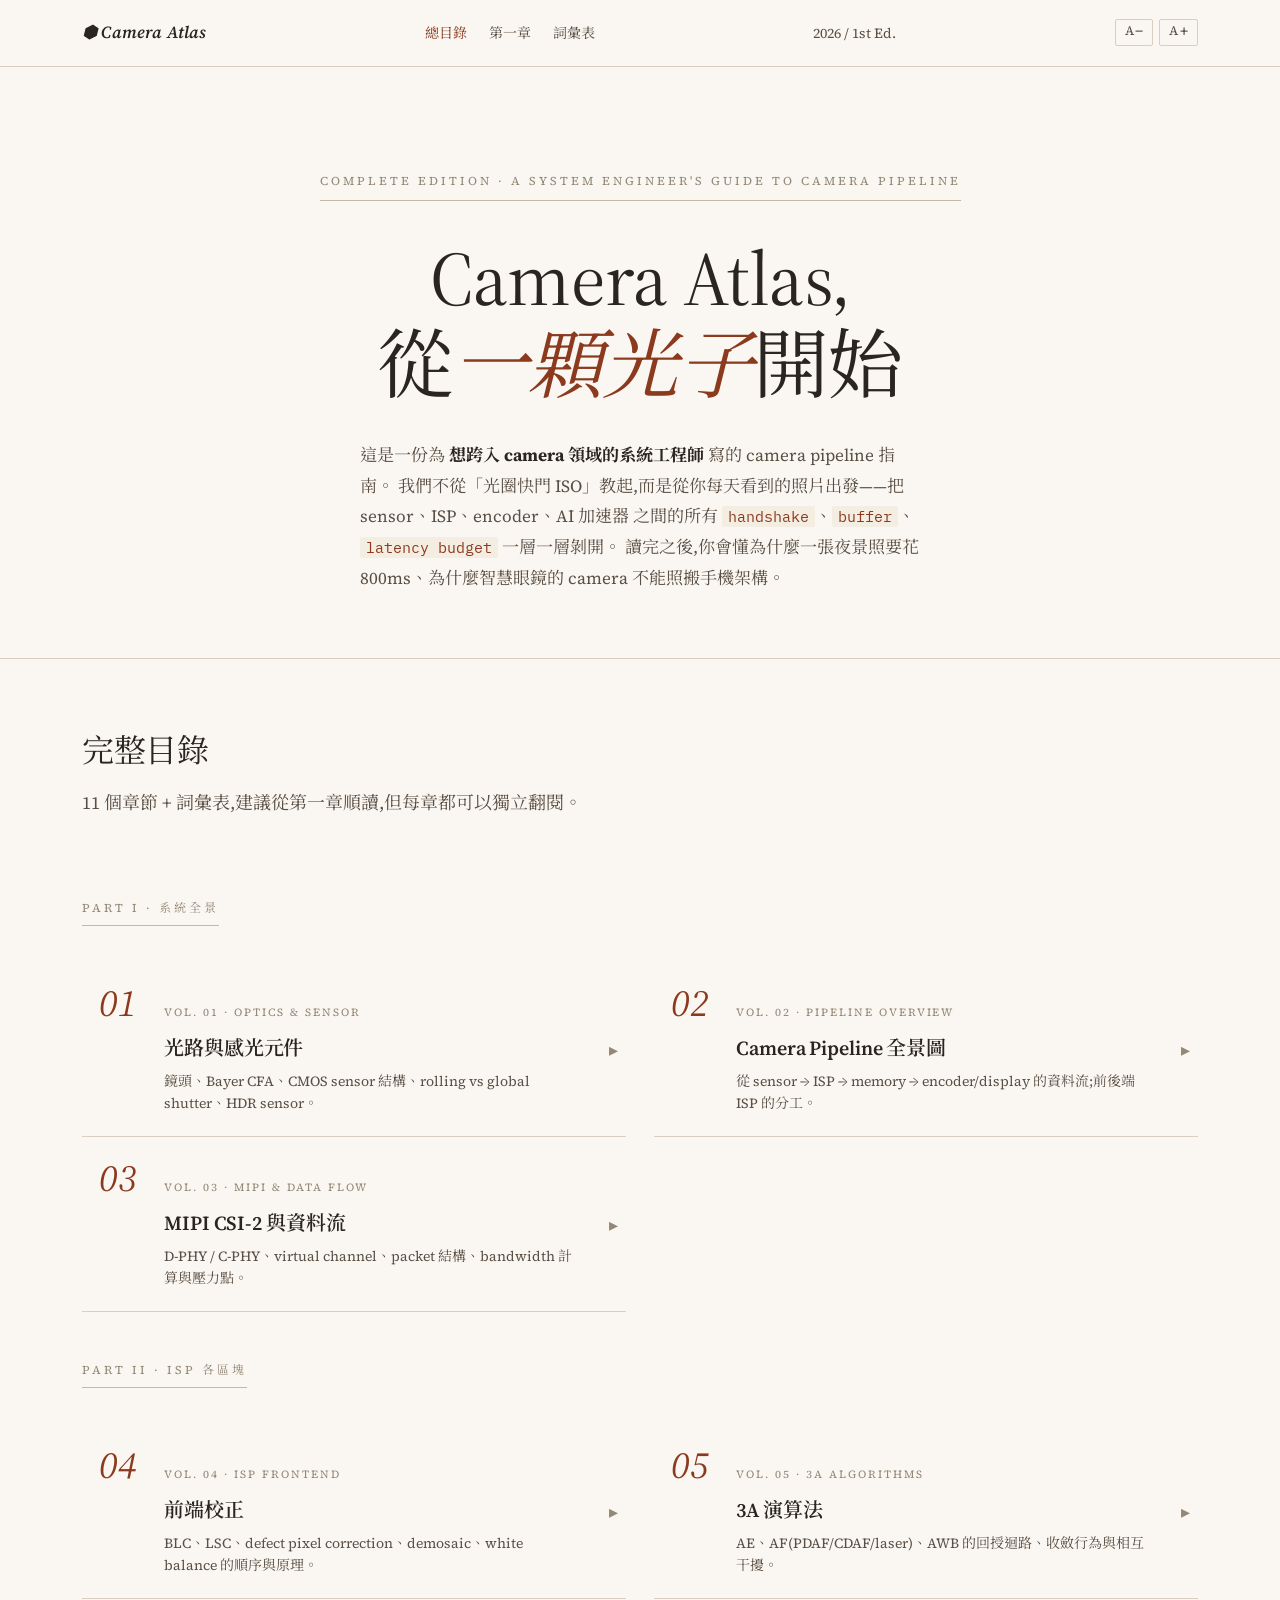
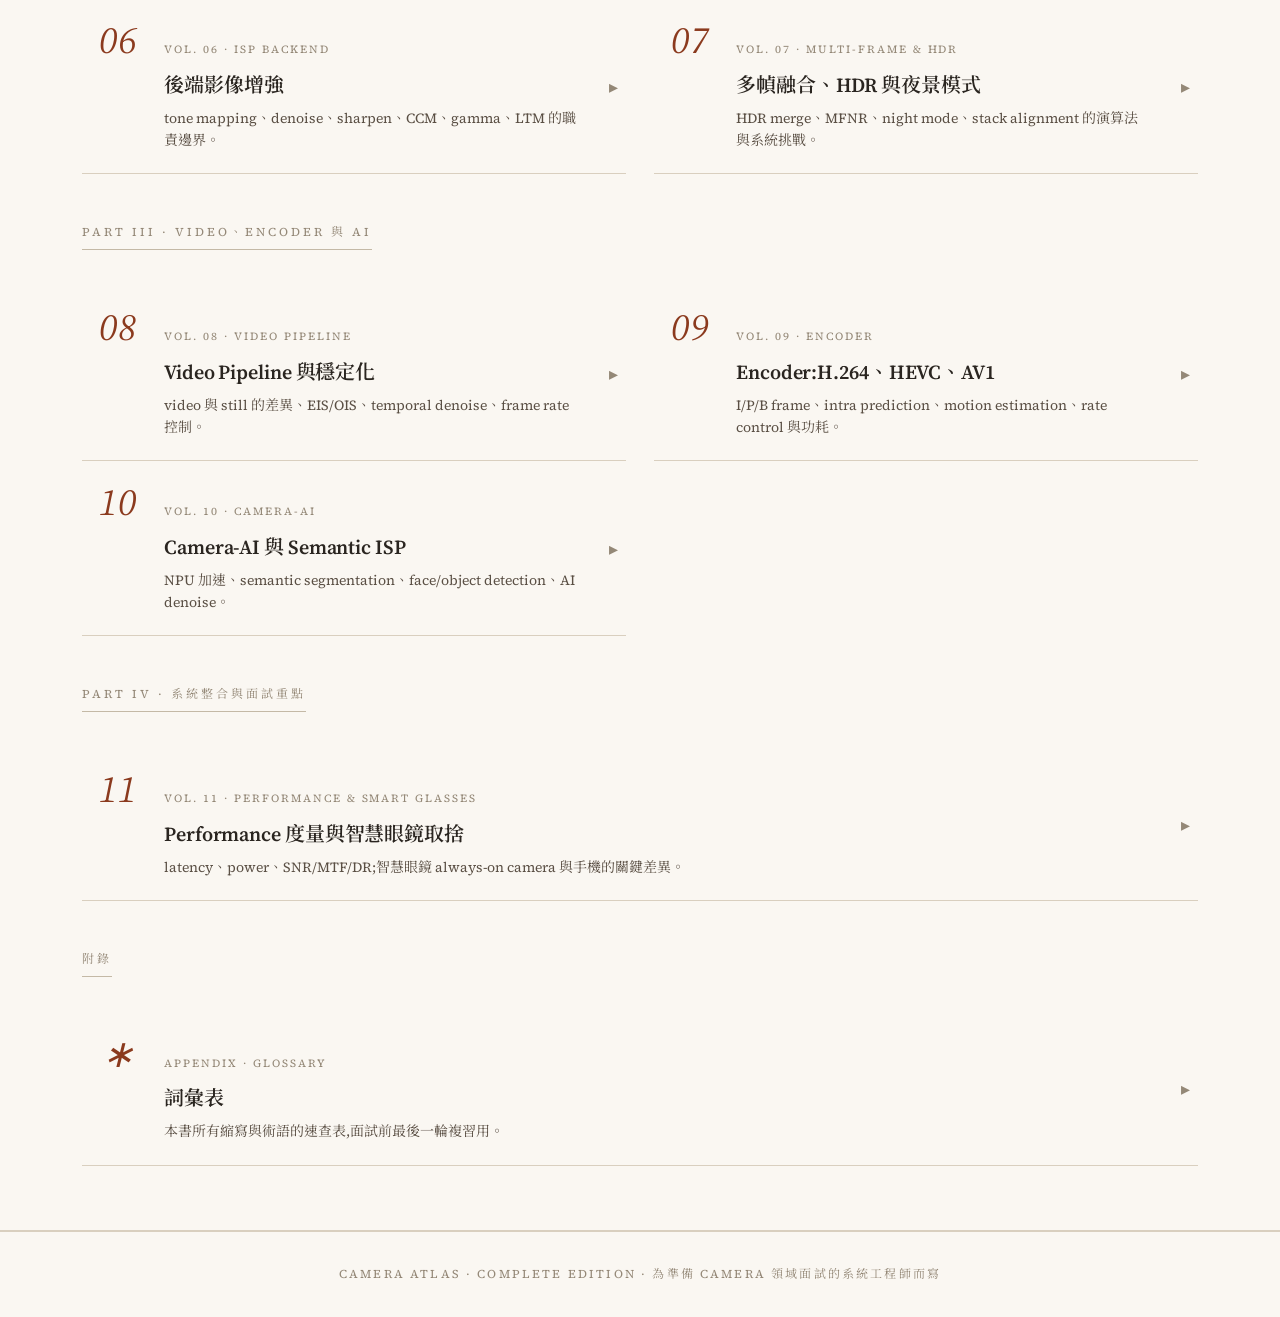
==== index.html @ 91dc0cac "Initial commit: Camera Atlas — ISP pipeline learning site" ====
<!DOCTYPE html>
<html lang="zh-Hant">
<head>
<meta charset="UTF-8">
<meta name="viewport" content="width=device-width, initial-scale=1.0">
<title>Camera Atlas — 從感光到成像</title>
<link rel="preconnect" href="https://fonts.googleapis.com">
<link rel="preconnect" href="https://fonts.gstatic.com" crossorigin>
<link href="https://fonts.googleapis.com/css2?family=Source+Serif+4:ital,opsz,wght@0,8..60,400;0,8..60,600;0,8..60,700;1,8..60,400;1,8..60,600&family=Noto+Serif+TC:wght@400;500;700&family=IBM+Plex+Mono:wght@400;500&display=swap" rel="stylesheet">
<script>(function(){try{var s=parseInt(localStorage.getItem('webatlas_text_size'),10);var a=[15,16,17,18,19,20,22,24];if(!isNaN(s)&&s>=0&&s<a.length){document.documentElement.style.setProperty('--reader-fz',a[s]+'px');}}catch(e){}})();</script>
<link rel="stylesheet" href="style.css">
<script defer src="reader.js"></script>
<style>
  .toc-section { padding: 64px 0; border-bottom: 1px solid var(--line); }

  .toc-grid {
    display: grid;
    grid-template-columns: repeat(auto-fit, minmax(360px, 1fr));
    gap: 0 28px;
    margin-top: 28px;
  }

  .toc-item {
    display: grid;
    grid-template-columns: 56px 1fr 24px;
    gap: 18px;
    padding: 22px 8px;
    background: transparent;
    border: none;
    border-bottom: 1px solid var(--line);
    border-radius: 0;
    text-decoration: none;
    color: var(--ink);
    transition: background 0.2s, padding 0.2s;
    align-items: baseline;
  }

  .toc-item:hover { background: var(--paper-2); padding-left: 16px; padding-right: 16px; }
  .toc-item:hover .toc-arrow { color: var(--accent); transform: translateX(4px); }

  .toc-num {
    font-family: 'Source Serif 4', 'Noto Serif TC', Georgia, serif;
    font-size: 38px; font-weight: 400; font-style: italic;
    color: var(--accent); line-height: 1; text-align: center;
  }

  .toc-content h3 {
    font-family: 'Source Serif 4', 'Noto Serif TC', Georgia, serif;
    font-size: 20px; font-weight: 600; margin-bottom: 4px;
    color: var(--ink); letter-spacing: -0.005em;
  }

  .toc-content .toc-sub {
    font-family: inherit; font-size: 11px; letter-spacing: 0.18em;
    color: var(--ink-3); margin-bottom: 8px;
    text-transform: uppercase; font-style: normal;
  }

  .toc-content p { font-size: 14px; color: var(--ink-2); line-height: 1.6; margin: 0; }

  .toc-arrow {
    text-align: right; font-family: inherit;
    color: var(--ink-3); font-size: 18px;
    transition: color 0.2s, transform 0.2s; align-self: center;
  }

  .toc-section-title {
    font-family: inherit; font-size: 12px; letter-spacing: 0.25em;
    text-transform: uppercase; color: var(--ink-3);
    margin: 48px 0 8px; padding-bottom: 6px;
    border-bottom: 1px solid var(--line-2); display: inline-block;
  }
  .toc-section-title:first-child { margin-top: 0; }

  @media (max-width: 600px) {
    .toc-item { grid-template-columns: 50px 1fr; gap: 16px; }
    .toc-arrow { display: none; }
    .toc-num { font-size: 30px; }
  }
</style>
</head>
<body>

<header class="top-bar">
  <div class="container">
    <div class="top-bar-inner">
      <a href="index.html" class="logo">⬢ Camera Atlas</a>
      <nav>
        <a href="index.html" class="active">總目錄</a>
        <a href="ch01-optics-sensor.html">第一章</a>
        <a href="glossary.html">詞彙表</a>
      </nav>
      <span>2026 / 1st Ed.</span>
      <div class="font-control" role="group" aria-label="字體大小">
        <button type="button" class="fz-btn" data-action="dec" aria-label="縮小字體">A<span class="fz-sym">−</span></button>
        <button type="button" class="fz-btn" data-action="inc" aria-label="放大字體">A<span class="fz-sym">+</span></button>
      </div>
    </div>
  </div>
</header>

<section class="hero">
  <div class="container">
    <div class="kicker">
      <span class="dot"></span>
      Complete Edition · A System Engineer's Guide to Camera Pipeline
    </div>
    <h1>Camera Atlas,<br>從<em>一顆光子</em>開始</h1>
    <p class="hero-sub">
      這是一份為 <strong style="color:var(--ink)">想跨入 camera 領域的系統工程師</strong> 寫的 camera pipeline 指南。
      我們不從「光圈快門 ISO」教起,而是從你每天看到的照片出發——把 sensor、ISP、encoder、AI 加速器
      之間的所有 <code>handshake</code>、<code>buffer</code>、<code>latency budget</code> 一層一層剝開。
      讀完之後,你會懂為什麼一張夜景照要花 800ms、為什麼智慧眼鏡的 camera 不能照搬手機架構。
    </p>
  </div>
</section>

<section class="toc-section">
  <div class="container">
    <h2 style="font-size: 32px; margin-bottom: 8px;">完整目錄</h2>
    <p style="color: var(--ink-2); margin-bottom: 32px;">11 個章節 + 詞彙表,建議從第一章順讀,但每章都可以獨立翻閱。</p>

    <div class="toc-section-title">Part I · 系統全景</div>

    <div class="toc-grid">
      <a href="ch01-optics-sensor.html" class="toc-item">
        <div class="toc-num">01</div>
        <div class="toc-content">
          <div class="toc-sub">Vol. 01 · Optics &amp; Sensor</div>
          <h3>光路與感光元件</h3>
          <p>鏡頭、Bayer CFA、CMOS sensor 結構、rolling vs global shutter、HDR sensor。</p>
        </div>
        <div class="toc-arrow">▸</div>
      </a>

      <a href="ch02-pipeline-overview.html" class="toc-item">
        <div class="toc-num">02</div>
        <div class="toc-content">
          <div class="toc-sub">Vol. 02 · Pipeline Overview</div>
          <h3>Camera Pipeline 全景圖</h3>
          <p>從 sensor → ISP → memory → encoder/display 的資料流;前後端 ISP 的分工。</p>
        </div>
        <div class="toc-arrow">▸</div>
      </a>

      <a href="ch03-mipi-csi2.html" class="toc-item">
        <div class="toc-num">03</div>
        <div class="toc-content">
          <div class="toc-sub">Vol. 03 · MIPI &amp; Data Flow</div>
          <h3>MIPI CSI-2 與資料流</h3>
          <p>D-PHY / C-PHY、virtual channel、packet 結構、bandwidth 計算與壓力點。</p>
        </div>
        <div class="toc-arrow">▸</div>
      </a>
    </div>

    <div class="toc-section-title">Part II · ISP 各區塊</div>

    <div class="toc-grid">
      <a href="ch04-isp-frontend.html" class="toc-item">
        <div class="toc-num">04</div>
        <div class="toc-content">
          <div class="toc-sub">Vol. 04 · ISP Frontend</div>
          <h3>前端校正</h3>
          <p>BLC、LSC、defect pixel correction、demosaic、white balance 的順序與原理。</p>
        </div>
        <div class="toc-arrow">▸</div>
      </a>

      <a href="ch05-3a-algorithms.html" class="toc-item">
        <div class="toc-num">05</div>
        <div class="toc-content">
          <div class="toc-sub">Vol. 05 · 3A Algorithms</div>
          <h3>3A 演算法</h3>
          <p>AE、AF(PDAF/CDAF/laser)、AWB 的回授迴路、收斂行為與相互干擾。</p>
        </div>
        <div class="toc-arrow">▸</div>
      </a>

      <a href="ch06-isp-backend.html" class="toc-item">
        <div class="toc-num">06</div>
        <div class="toc-content">
          <div class="toc-sub">Vol. 06 · ISP Backend</div>
          <h3>後端影像增強</h3>
          <p>tone mapping、denoise、sharpen、CCM、gamma、LTM 的職責邊界。</p>
        </div>
        <div class="toc-arrow">▸</div>
      </a>

      <a href="ch07-multiframe-hdr.html" class="toc-item">
        <div class="toc-num">07</div>
        <div class="toc-content">
          <div class="toc-sub">Vol. 07 · Multi-frame &amp; HDR</div>
          <h3>多幀融合、HDR 與夜景模式</h3>
          <p>HDR merge、MFNR、night mode、stack alignment 的演算法與系統挑戰。</p>
        </div>
        <div class="toc-arrow">▸</div>
      </a>
    </div>

    <div class="toc-section-title">Part III · Video、Encoder 與 AI</div>

    <div class="toc-grid">
      <a href="ch08-video-pipeline.html" class="toc-item">
        <div class="toc-num">08</div>
        <div class="toc-content">
          <div class="toc-sub">Vol. 08 · Video Pipeline</div>
          <h3>Video Pipeline 與穩定化</h3>
          <p>video 與 still 的差異、EIS/OIS、temporal denoise、frame rate 控制。</p>
        </div>
        <div class="toc-arrow">▸</div>
      </a>

      <a href="ch09-encoder.html" class="toc-item">
        <div class="toc-num">09</div>
        <div class="toc-content">
          <div class="toc-sub">Vol. 09 · Encoder</div>
          <h3>Encoder:H.264、HEVC、AV1</h3>
          <p>I/P/B frame、intra prediction、motion estimation、rate control 與功耗。</p>
        </div>
        <div class="toc-arrow">▸</div>
      </a>

      <a href="ch10-camera-ai.html" class="toc-item">
        <div class="toc-num">10</div>
        <div class="toc-content">
          <div class="toc-sub">Vol. 10 · Camera-AI</div>
          <h3>Camera-AI 與 Semantic ISP</h3>
          <p>NPU 加速、semantic segmentation、face/object detection、AI denoise。</p>
        </div>
        <div class="toc-arrow">▸</div>
      </a>
    </div>

    <div class="toc-section-title">Part IV · 系統整合與面試重點</div>

    <div class="toc-grid">
      <a href="ch11-performance-glasses.html" class="toc-item">
        <div class="toc-num">11</div>
        <div class="toc-content">
          <div class="toc-sub">Vol. 11 · Performance &amp; Smart Glasses</div>
          <h3>Performance 度量與智慧眼鏡取捨</h3>
          <p>latency、power、SNR/MTF/DR;智慧眼鏡 always-on camera 與手機的關鍵差異。</p>
        </div>
        <div class="toc-arrow">▸</div>
      </a>
    </div>

    <div class="toc-section-title">附錄</div>

    <div class="toc-grid">
      <a href="glossary.html" class="toc-item">
        <div class="toc-num">∗</div>
        <div class="toc-content">
          <div class="toc-sub">Appendix · Glossary</div>
          <h3>詞彙表</h3>
          <p>本書所有縮寫與術語的速查表,面試前最後一輪複習用。</p>
        </div>
        <div class="toc-arrow">▸</div>
      </a>
    </div>

  </div>
</section>

<footer>
  <div class="container">
    Camera Atlas · Complete Edition · 為準備 Camera 領域面試的系統工程師而寫
  </div>
</footer>

</body>
</html>
---- style.css ----
/* ============================================
   Web Atlas — 紙本書/閱讀器設計系統
   ============================================ */

:root {
  --paper: #faf7f2;
  --paper-2: #f3ede2;
  --paper-3: #ebe3d4;
  --ink: #2a2520;
  --ink-2: #5a4f44;
  --ink-3: #948877;
  --line: #d9cfbf;
  --line-2: #c4b9a6;
  --accent: #8b3a1e;
  --accent-soft: #b85a3a;
  --highlight: #f5e9d3;
}

* { margin: 0; padding: 0; box-sizing: border-box; }
html { scroll-behavior: smooth; }

body {
  font-family: 'Source Serif 4', 'Noto Serif TC', Georgia, serif;
  background: var(--paper);
  color: var(--ink);
  font-size: var(--reader-fz, 18px);
  line-height: 1.75;
  font-weight: 400;
  -webkit-font-smoothing: antialiased;
  -moz-osx-font-smoothing: grayscale;
  text-rendering: optimizeLegibility;
}

.container {
  max-width: 1180px;
  margin: 0 auto;
  padding: 0 32px;
}

/* 即使外層容器寬到 1180px, 長文閱讀仍維持書本式
   ~820px 中欄, 但圖表/目錄/字彙表可佔滿整個容器。*/
.section .section-tag,
.section h2,
.section .lead,
.section > .container > p,
.steps,
.scenario-card,
.tech-callout,
.flow-illustration {
  max-width: 820px;
}

/* ============ 頂部導覽列 ============ */
.top-bar {
  border-bottom: 1px solid var(--line);
  padding: 18px 0;
  font-size: 14px;
  color: var(--ink-2);
  background: var(--paper);
  position: sticky;
  top: 0;
  z-index: 100;
}

.top-bar-inner {
  display: flex;
  justify-content: space-between;
  align-items: center;
  gap: 20px;
  flex-wrap: wrap;
}

.top-bar .logo {
  color: var(--ink);
  text-decoration: none;
  font-weight: 600;
  font-style: italic;
  font-size: 17px;
  letter-spacing: 0.01em;
}

.top-bar nav {
  display: flex;
  gap: 22px;
  flex-wrap: wrap;
}

.top-bar nav a {
  color: var(--ink-2);
  text-decoration: none;
  transition: color 0.2s;
  font-size: 14px;
}

.top-bar nav a:hover, .top-bar nav a.active {
  color: var(--accent);
}

.top-bar > .container > .top-bar-inner > span:last-child {
  font-size: 12px;
  color: var(--ink-3);
  font-style: italic;
  letter-spacing: 0.05em;
}

/* ============ Hero ============ */
.hero {
  padding: 96px 0 64px;
  text-align: center;
  border-bottom: 1px solid var(--line);
}

.kicker {
  display: inline-block;
  font-size: 12px;
  letter-spacing: 0.25em;
  text-transform: uppercase;
  color: var(--ink-3);
  margin-bottom: 36px;
  padding-bottom: 8px;
  border-bottom: 1px solid var(--line-2);
}

.kicker .dot { display: none; }

h1, h2, h3, h4 {
  font-family: 'Source Serif 4', 'Noto Serif TC', Georgia, serif;
  font-weight: 400;
  letter-spacing: -0.01em;
  color: var(--ink);
}

.hero h1 {
  font-size: clamp(38px, 6.4vw, 76px);
  line-height: 1.1;
  margin-bottom: 32px;
  font-weight: 400;
  max-width: 940px;
  margin-left: auto;
  margin-right: auto;
}

.hero h1 em, .hero h1 .highlight {
  font-style: italic;
  color: var(--accent);
  font-weight: 400;
}

.hero h1 br { display: block; content: ''; margin-top: 4px; }

.hero-sub {
  font-size: 0.95em;
  color: var(--ink-2);
  line-height: 1.8;
  text-align: left;
  max-width: 560px;
  margin: 0 auto;
}

.hero-sub code, p code {
  font-family: 'IBM Plex Mono', 'Menlo', monospace;
  background: var(--paper-2);
  padding: 1px 6px;
  border-radius: 2px;
  color: var(--accent);
  font-size: 0.85em;
}

/* ============ Section ============ */
.section {
  padding: 72px 0;
  border-bottom: 1px solid var(--line);
}

.section-tag {
  font-size: 12px;
  letter-spacing: 0.25em;
  text-transform: uppercase;
  color: var(--ink-3);
  margin-bottom: 18px;
  padding-bottom: 6px;
  border-bottom: 1px solid var(--line-2);
  display: inline-block;
}

.section-tag::before { display: none; }

.section h2 {
  font-size: clamp(30px, 4.4vw, 52px);
  line-height: 1.15;
  margin-bottom: 20px;
  font-weight: 400;
}

.section h2 em {
  font-style: italic;
  color: var(--accent);
}

.section .lead {
  font-size: 1em;
  color: var(--ink-2);
  line-height: 1.8;
  margin-bottom: 36px;
}

.section .lead strong {
  color: var(--ink);
  font-weight: 600;
}

.section p {
  margin-bottom: 18px;
  color: var(--ink-2);
}

/* ============ 步驟列表 ============ */
.steps {
  display: flex;
  flex-direction: column;
  gap: 0;
  margin-top: 36px;
  position: relative;
}

.steps::before { display: none; }

.step {
  display: grid;
  grid-template-columns: 56px 1fr;
  gap: 24px;
  padding: 28px 0;
  border-top: 1px solid var(--line);
  position: relative;
}

.step:first-child { border-top: none; padding-top: 12px; }

.step-marker {
  width: auto;
  height: auto;
  border: none;
  background: transparent;
  border-radius: 0;
  display: block;
  font-family: 'Source Serif 4', Georgia, serif;
  font-size: 28px;
  font-style: italic;
  color: var(--accent);
  font-weight: 400;
  line-height: 1.2;
  padding-top: 4px;
}

.step-content h3 {
  font-family: 'Source Serif 4', 'Noto Serif TC', Georgia, serif;
  font-size: 22px;
  font-weight: 600;
  margin-bottom: 6px;
  color: var(--ink);
  letter-spacing: -0.005em;
}

.step-content .step-sub {
  font-size: 12px;
  letter-spacing: 0.18em;
  color: var(--ink-3);
  margin-bottom: 14px;
  text-transform: uppercase;
  font-style: normal;
  font-family: inherit;
}

.step-content p {
  font-size: 0.9em;
  color: var(--ink-2);
  line-height: 1.8;
  margin-bottom: 12px;
}

.step-content strong {
  color: var(--ink);
  font-weight: 600;
}

/* ============ 縮寫卡（術語小註解） ============ */
.acronym {
  display: inline;
  background: transparent;
  border: none;
  padding: 0;
  border-radius: 0;
  font-family: inherit;
  color: var(--accent);
  cursor: help;
  border-bottom: 1px dotted var(--line-2);
}

.acronym .full {
  font-family: inherit;
  font-size: 0.85em;
  color: var(--ink-3);
  font-style: italic;
}

/* ============ 技術清單 callout ============ */
.tech-callout {
  background: var(--paper-2);
  border: none;
  border-left: 3px solid var(--line-2);
  border-radius: 0;
  padding: 20px 24px;
  margin: 20px 0;
}

.tech-callout .ct-label {
  font-family: inherit;
  font-size: 11px;
  letter-spacing: 0.2em;
  text-transform: uppercase;
  color: var(--ink-3);
  margin-bottom: 12px;
}

.tech-callout ul {
  list-style: none;
  display: flex;
  flex-direction: column;
  gap: 10px;
}

.tech-callout li {
  font-size: 0.85em;
  color: var(--ink-2);
  display: flex;
  gap: 10px;
  align-items: baseline;
  line-height: 1.65;
}

.tech-callout li::before {
  content: '·';
  color: var(--accent);
  font-family: inherit;
  font-size: 16px;
  flex-shrink: 0;
  font-weight: bold;
}

.tech-callout li strong {
  color: var(--ink);
  font-family: inherit;
  font-size: 15px;
  font-weight: 600;
  margin-right: 6px;
}

/* ============ 流程示意（ASCII / 終端風）============ */
.flow-illustration {
  background: var(--paper-2);
  border: none;
  border-left: 3px solid var(--line-2);
  border-radius: 0;
  padding: 20px 24px;
  margin: 20px 0;
  font-family: 'IBM Plex Mono', 'Menlo', monospace;
  font-size: 12.5px;
  line-height: 1.85;
  color: var(--ink-2);
  overflow-x: auto;
}

.flow-illustration .arrow-line { color: var(--accent); }
.flow-illustration .key { color: var(--ink); font-weight: 600; }
.flow-illustration .comment { color: var(--ink-3); font-style: italic; }
.flow-illustration .warn { color: var(--accent); font-weight: 600; }

/* ============ SVG 圖示容器 ============ */
.diagram {
  background: var(--paper-2);
  border: 1px solid var(--line);
  border-radius: 2px;
  padding: 28px 20px 20px;
  margin: 28px 0;
  overflow-x: auto;
}

.diagram-title {
  font-family: inherit;
  font-size: 11px;
  letter-spacing: 0.22em;
  text-transform: uppercase;
  color: var(--ink-3);
  margin-bottom: 18px;
  text-align: center;
}

.diagram svg {
  display: block;
  margin: 0 auto;
  max-width: 100%;
  height: auto;
}

.diagram-caption {
  font-size: 13px;
  color: var(--ink-3);
  margin-top: 14px;
  text-align: center;
  font-style: italic;
}

/* ============ 章節導覽（底部）============ */
.chapter-nav {
  padding: 56px 0;
  border-top: 1px solid var(--line);
  background: var(--paper);
}

.chapter-nav-grid {
  display: grid;
  grid-template-columns: 1fr 1fr;
  gap: 16px;
}

.nav-card {
  display: block;
  padding: 22px 24px;
  border: 1px solid var(--line);
  border-radius: 2px;
  text-decoration: none;
  color: var(--ink);
  background: var(--paper);
  transition: border-color 0.2s, background 0.2s;
}

.nav-card:hover {
  border-color: var(--accent);
  background: var(--paper-2);
}

.nav-card .label {
  font-family: inherit;
  font-size: 11px;
  letter-spacing: 0.2em;
  text-transform: uppercase;
  color: var(--ink-3);
  margin-bottom: 8px;
}

.nav-card h4 {
  font-family: 'Source Serif 4', 'Noto Serif TC', Georgia, serif;
  font-size: 18px;
  font-weight: 600;
  margin-bottom: 6px;
  color: var(--ink);
}

.nav-card p {
  font-size: 0.75em;
  color: var(--ink-2);
  line-height: 1.55;
}

.nav-card.prev .label::before { content: '◂  '; }
.nav-card.next { text-align: right; }
.nav-card.next .label::after { content: '  ▸'; }

/* ============ 場景卡 ============ */
.scenario-card {
  background: var(--paper-2);
  border: none;
  border-left: 3px solid var(--accent);
  padding: 28px 30px;
  border-radius: 0;
  margin-top: 28px;
}

.scenario-card .label {
  font-family: inherit;
  font-size: 11px;
  letter-spacing: 0.22em;
  text-transform: uppercase;
  color: var(--accent);
  margin-bottom: 14px;
}

.scenario-card .actions {
  display: flex;
  flex-direction: column;
  gap: 14px;
}

.action-line {
  display: flex;
  align-items: flex-start;
  gap: 14px;
  font-size: 0.9em;
  color: var(--ink);
  line-height: 1.7;
}

.action-line .num {
  font-family: 'Source Serif 4', Georgia, serif;
  color: var(--accent);
  font-style: italic;
  font-weight: 600;
  flex-shrink: 0;
  width: 24px;
}

.action-line .arrow {
  color: var(--ink-3);
  font-family: inherit;
  flex-shrink: 0;
}

/* ============ Footer ============ */
footer {
  padding: 32px 0;
  text-align: center;
  font-size: 12px;
  letter-spacing: 0.18em;
  text-transform: uppercase;
  color: var(--ink-3);
  border-top: 1px solid var(--line);
  background: var(--paper);
  font-family: inherit;
}

/* ============ 比較表 ============ */
.compare-table {
  width: 100%;
  border-collapse: collapse;
  margin: 24px 0;
  font-size: 0.8em;
  background: var(--paper);
  border-top: 2px solid var(--ink);
  border-bottom: 1px solid var(--ink);
  border-radius: 0;
  overflow: hidden;
}

.compare-table th, .compare-table td {
  padding: 12px 14px;
  text-align: left;
  border-bottom: 1px solid var(--line);
  vertical-align: top;
}

.compare-table th {
  background: transparent;
  font-family: inherit;
  font-size: 12px;
  letter-spacing: 0.15em;
  text-transform: uppercase;
  color: var(--ink);
  font-weight: 600;
  border-bottom: 1px solid var(--ink);
}

.compare-table td {
  color: var(--ink-2);
  line-height: 1.55;
}

.compare-table tr:last-child td { border-bottom: none; }

.compare-table .yes { color: #2d6a3e; font-weight: 600; }
.compare-table .no  { color: var(--accent); font-weight: 600; }

/* ============ Glossary 縮寫表 ============ */
.glossary {
  display: grid;
  grid-template-columns: repeat(auto-fit, minmax(360px, 1fr));
  gap: 0 36px;
  margin: 24px 0;
}

.gloss-item {
  background: transparent;
  border: none;
  border-bottom: 1px solid var(--line);
  padding: 16px 4px;
  border-radius: 0;
  display: grid;
  grid-template-columns: 110px 1fr;
  gap: 18px;
  align-items: baseline;
}

.gloss-item .abbr {
  font-family: 'Source Serif 4', Georgia, serif;
  font-size: 17px;
  font-weight: 600;
  font-style: italic;
  color: var(--accent);
  margin-bottom: 0;
}

.gloss-item .full-name {
  display: block;
  font-size: 12px;
  color: var(--ink-3);
  margin-top: 2px;
  font-family: inherit;
  font-style: italic;
}

.gloss-item .desc {
  font-size: 0.85em;
  color: var(--ink-2);
  line-height: 1.65;
}

/* ============ Responsive ============ */
@media (max-width: 600px) {
  body { font-size: var(--reader-fz, 17px); }
  .container { padding: 0 20px; }
  .hero { padding: 60px 0 44px; }
  .step { grid-template-columns: 44px 1fr; gap: 16px; padding: 22px 0; }
  .step-marker { font-size: 22px; }
  .chapter-nav-grid { grid-template-columns: 1fr; }
  .top-bar nav { gap: 14px; font-size: 13px; }
  .gloss-item { grid-template-columns: 1fr; gap: 4px; }
  .scenario-card { padding: 22px 20px; }
  .tech-callout, .flow-illustration { padding: 16px 18px; }
}

/* 動畫 */
@keyframes fadeUp {
  from { opacity: 0; transform: translateY(8px); }
  to   { opacity: 1; transform: translateY(0); }
}

.hero > .container > * {
  animation: fadeUp 0.6s ease backwards;
}

.hero h1     { animation-delay: 0.05s; }
.hero-sub    { animation-delay: 0.15s; }
.scenario-card, .glossary { animation-delay: 0.25s; }

/* 全域選取色 */
::selection { background: var(--highlight); color: var(--ink); }

/* ============ 字體大小控制 ============ */
.font-control {
  display: inline-flex;
  align-items: center;
  gap: 6px;
}

.fz-btn {
  background: transparent;
  border: 1px solid var(--line);
  color: var(--ink-2);
  font-family: 'Source Serif 4', 'Noto Serif TC', Georgia, serif;
  font-size: 13px;
  padding: 3px 9px 4px;
  cursor: pointer;
  border-radius: 2px;
  line-height: 1.2;
  letter-spacing: 0.02em;
  transition: border-color 0.2s, color 0.2s, background 0.15s;
  user-select: none;
  -webkit-tap-highlight-color: transparent;
}

.fz-btn:hover {
  border-color: var(--accent);
  color: var(--accent);
}

.fz-btn:active {
  background: var(--paper-2);
}

.fz-btn .fz-sym {
  font-size: 1.15em;
  vertical-align: -1px;
  margin-left: 1px;
  font-weight: 600;
}

.fz-btn[data-action="reset"] {
  font-size: 11px;
  padding: 4px 8px;
  letter-spacing: 0.1em;
  text-transform: uppercase;
  font-style: italic;
  color: var(--ink-3);
}

@media (max-width: 600px) {
  .font-control { gap: 4px; }
  .fz-btn { padding: 2px 8px 3px; font-size: 12px; }
  .fz-btn[data-action="reset"] { display: none; }
}
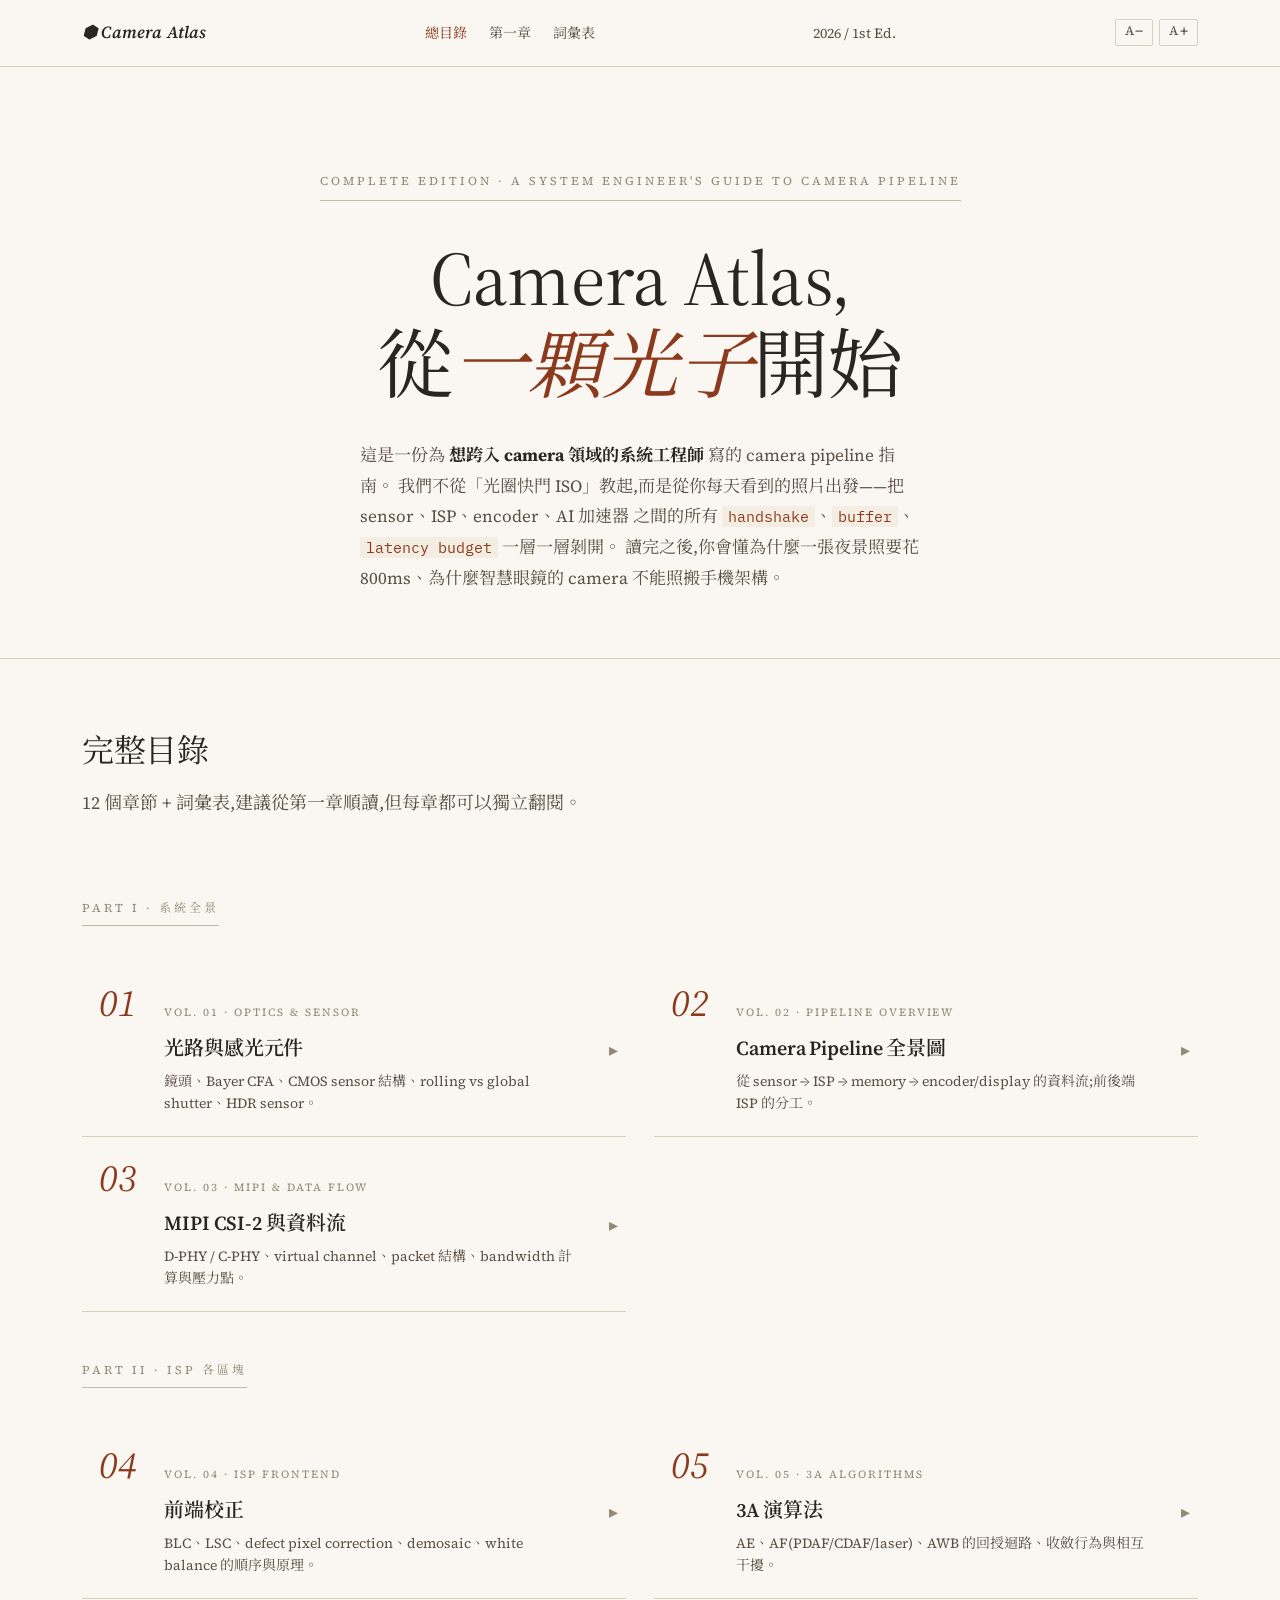
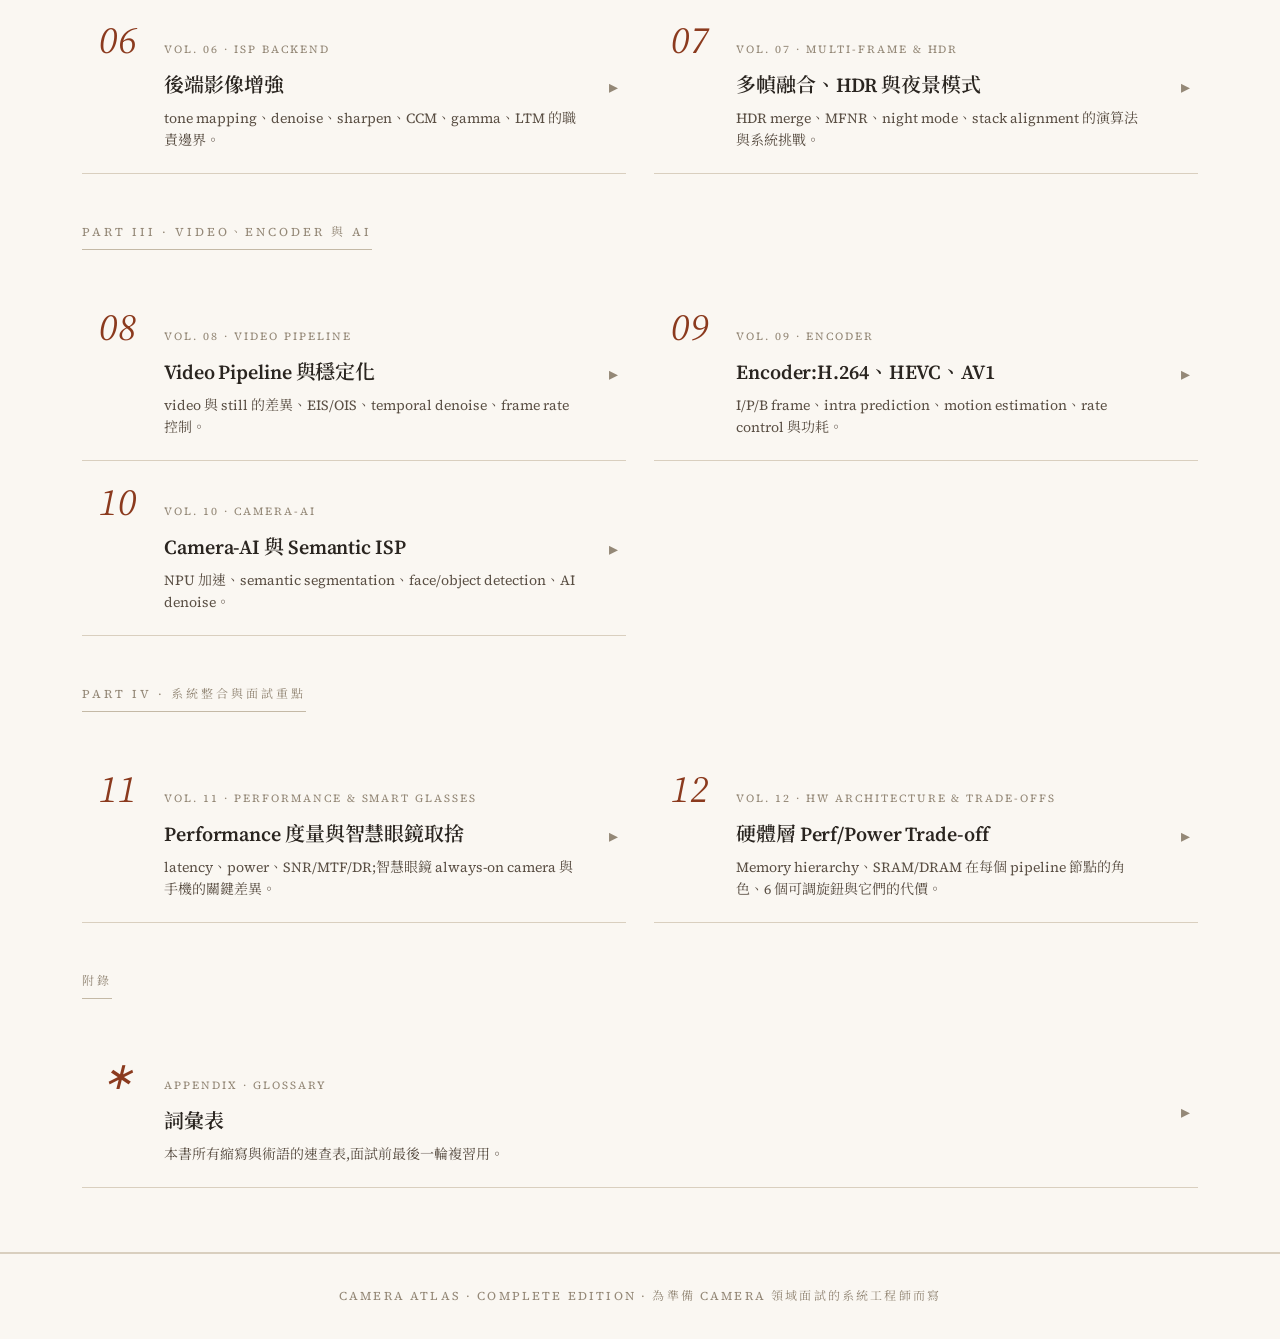
==== commit 546e8587: "Add ch12 (HW perf/power) + ch02 term decoder & 30-sec script; fix 3A stats placement - ch02: add 補充 " ====
--- a/index.html
+++ b/index.html
@@ -118,7 +118,7 @@
 <section class="toc-section">
   <div class="container">
     <h2 style="font-size: 32px; margin-bottom: 8px;">完整目錄</h2>
-    <p style="color: var(--ink-2); margin-bottom: 32px;">11 個章節 + 詞彙表,建議從第一章順讀,但每章都可以獨立翻閱。</p>
+    <p style="color: var(--ink-2); margin-bottom: 32px;">12 個章節 + 詞彙表,建議從第一章順讀,但每章都可以獨立翻閱。</p>
 
     <div class="toc-section-title">Part I · 系統全景</div>
 
@@ -244,6 +244,16 @@
         </div>
         <div class="toc-arrow">▸</div>
       </a>
+
+      <a href="ch12-hw-perf-power.html" class="toc-item">
+        <div class="toc-num">12</div>
+        <div class="toc-content">
+          <div class="toc-sub">Vol. 12 · HW Architecture &amp; Trade-offs</div>
+          <h3>硬體層 Perf/Power Trade-off</h3>
+          <p>Memory hierarchy、SRAM/DRAM 在每個 pipeline 節點的角色、6 個可調旋鈕與它們的代價。</p>
+        </div>
+        <div class="toc-arrow">▸</div>
+      </a>
     </div>
 
     <div class="toc-section-title">附錄</div>
--- a/style.css
+++ b/style.css
@@ -368,6 +368,8 @@
   line-height: 1.85;
   color: var(--ink-2);
   overflow-x: auto;
+  white-space: pre;
+  tab-size: 2;
 }
 
 .flow-illustration .arrow-line { color: var(--accent); }
